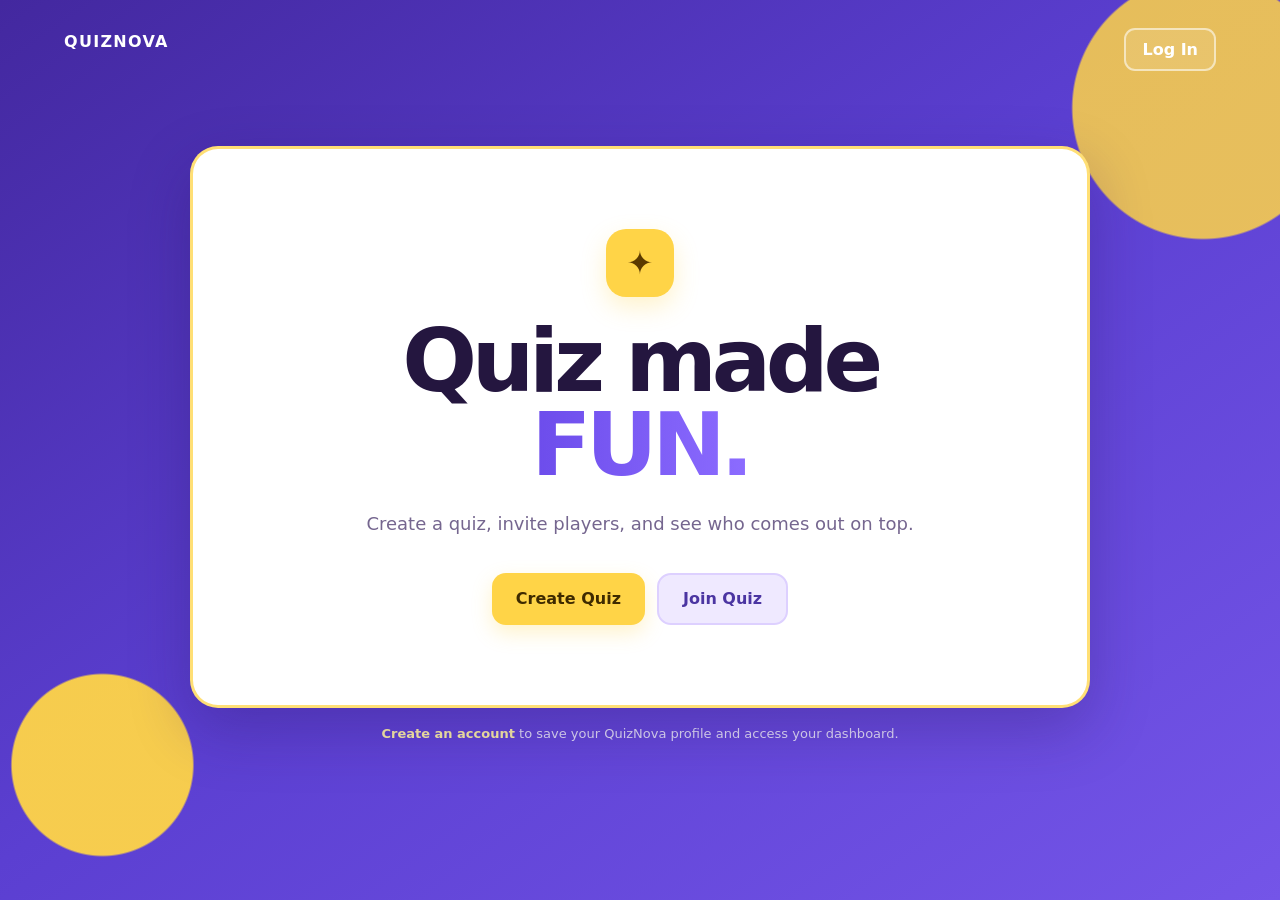
==== index.html @ 3c47654e "Add files via upload" ====
<!DOCTYPE html>
<html lang="en">
<head>
    <meta charset="UTF-8">
    <meta name="viewport" content="width=device-width, initial-scale=1.0">
    <title>QuizNova</title>
    <link rel="stylesheet" href="style.css">
</head>
<body>
    <main class="home">
        <div class="brand">QUIZNOVA</div><a class="home-login" href="login.html">Log In</a>
        <section class="hero-card">
            <div class="hero-icon">✦</div>
            <h1>Quiz made<br><span>FUN.</span></h1>
            <p>Create a quiz, invite players, and see who comes out on top.</p>
            <div class="home-actions">
                <a class="btn primary" href="host.html">Create Quiz</a>
                <a class="btn secondary" href="player.html">Join Quiz</a>
            </div>
        </section>
        <p class="home-note"><a href="signup.html" style="color:#fff2a6;font-weight:800;">Create an account</a> to save your QuizNova profile and access your dashboard.</p>
    </main>
</body>
</html>
---- style.css ----
:root {
    --bg: #5b3fd1;
    --bg-dark: #43289f;
    --surface: #ffffff;
    --surface-soft: #f7f2ff;
    --text: #24163f;
    --muted: #75668f;
    --primary: #6c4ceb;
    --primary-dark: #4e32b8;
    --yellow: #ffd447;
    --yellow-dark: #dca900;
    --yellow-soft: #fff3b8;
    --line: #e8ddff;
    --success: #21a66a;
    --danger: #e45d6b;
    --shadow: 0 22px 60px rgba(38, 18, 91, .28);
}

* { box-sizing: border-box; }

body {
    margin: 0;
    min-height: 100vh;
    font-family: Inter, ui-sans-serif, system-ui, -apple-system, BlinkMacSystemFont, "Segoe UI", sans-serif;
    background:
        radial-gradient(circle at 90% 85%, rgba(255,212,71,.18), transparent 25%),
        linear-gradient(145deg, #4b31ad 0%, #6746d6 60%, #5636bd 100%);
    color: var(--text);
}

a { color: inherit; text-decoration: none; }

button, input { font: inherit; }

button { cursor: pointer; }

.topbar {
    height: 72px;
    display: flex;
    align-items: center;
    justify-content: space-between;
    padding: 0 5vw;
    background: rgba(91,63,209,.96);
    color: white;
    border-bottom: 1px solid var(--line);
    position: sticky;
    top: 0;
    z-index: 10;
    backdrop-filter: blur(12px);
}

.logo, .brand {
    font-weight: 900;
    letter-spacing: .08em;
}

.back-link { color: #fff2a6; font-weight: 800; }

.home {
    min-height: 100vh;
    padding: 34px 20px;
    display: grid;
    place-items: center;
    align-content: center;
    position: relative;
    overflow: hidden;
    background:
        radial-gradient(circle at 8% 85%, rgba(255,212,71,.95) 0 90px, transparent 92px),
        radial-gradient(circle at 94% 12%, rgba(255,212,71,.85) 0 130px, transparent 132px),
        linear-gradient(145deg, #43289f 0%, #5b3fd1 48%, #7455e8 100%);
}

.brand {
    position: absolute;
    top: 32px;
    left: 5vw;
    color: white;
    z-index: 2;
}

.hero-card, .panel {
    width: min(900px, 100%);
    background: var(--surface);
    border: 2px solid rgba(255,212,71,.62);
    border-radius: 28px;
    box-shadow: var(--shadow);
}

.hero-card {
    padding: clamp(32px, 7vw, 80px);
    text-align: center;
    position: relative;
    overflow: hidden;
    border: 3px solid rgba(255,212,71,.75);
}

.hero-icon {
    width: 68px;
    height: 68px;
    display: grid;
    place-items: center;
    margin: 0 auto 22px;
    border-radius: 20px;
    background: var(--yellow);
    color: #5b3a00;
    font-size: 32px;
    box-shadow: 0 10px 25px rgba(255,212,71,.28);
}

.hero-card h1 {
    margin: 0;
    font-size: clamp(48px, 8vw, 88px);
    line-height: .95;
    letter-spacing: -.06em;
}

.hero-card h1 span {
    color: #6c4ceb;
    background: linear-gradient(90deg, #6c4ceb, #8c6cff);
    -webkit-background-clip: text;
    background-clip: text;
    -webkit-text-fill-color: transparent;
}

.hero-card p {
    max-width: 560px;
    margin: 24px auto 34px;
    color: var(--muted);
    font-size: 18px;
    line-height: 1.6;
}

.home-actions {
    display: flex;
    justify-content: center;
    gap: 12px;
    flex-wrap: wrap;
}

.btn {
    min-height: 52px;
    padding: 0 24px;
    border: 0;
    border-radius: 14px;
    display: inline-flex;
    align-items: center;
    justify-content: center;
    font-weight: 800;
    transition: transform .15s, background .15s;
}

.btn:hover { transform: translateY(-2px); }

.btn.primary {
    background: var(--yellow);
    color: #3e2a00;
    box-shadow: 0 8px 20px rgba(255,212,71,.28);
}
.btn.primary:hover {
    background: #ffe071;
}
.btn.secondary {
    background: #efe9ff;
    color: #4b35a2;
    border: 2px solid #ddd0ff;
}
.btn.wide { width: 100%; margin-top: 22px; }

.home-note {
    color: rgba(255,255,255,.82);
    font-size: 13px;
    margin-top: 18px;
}

.host-page, .player-page {
    width: min(1000px, 92%);
    margin: 42px auto 70px;
}

.panel { padding: clamp(24px, 5vw, 48px); }

.panel h1 { margin: 8px 0 10px; font-size: clamp(30px, 5vw, 48px); letter-spacing: -.04em; }
.panel h2 { margin: 0; }

.muted { color: var(--muted); line-height: 1.6; }
.eyebrow, .room-code-label {
    font-size: 12px;
    font-weight: 900;
    letter-spacing: .14em;
    color: var(--primary);
}

label {
    display: block;
    margin: 28px 0 8px;
    font-weight: 800;
}

input {
    width: 100%;
    border: 1px solid var(--line);
    border-radius: 13px;
    padding: 15px 16px;
    outline: none;
    background: #fbfcff;
    color: var(--text);
}

input:focus { border-color: var(--primary); box-shadow: 0 0 0 4px #eeeaff; }

.hidden { display: none !important; }

.quiz-top {
    display: flex;
    justify-content: space-between;
    align-items: center;
    margin-bottom: 28px;
    font-weight: 900;
    color: var(--muted);
}

#hostTimer, #playerTimer {
    min-width: 48px;
    padding: 10px 13px;
    text-align: center;
    border-radius: 12px;
    background: var(--yellow);
    color: #4a3500;
}

.answer-grid {
    display: grid;
    grid-template-columns: 1fr 1fr;
    gap: 14px;
    margin-top: 28px;
}

.answer {
    min-height: 74px;
    border: 2px solid var(--line);
    background: white;
    border-radius: 16px;
    padding: 16px;
    text-align: left;
    font-weight: 800;
    transition: .15s;
}

.answer:hover { border-color: var(--primary); background: #faf9ff; }
.answer.correct { border-color: var(--success); background: #ebfff5; }
.answer.wrong { border-color: var(--danger); background: #fff0f2; }

.leaderboard { margin-top: 25px; display: grid; gap: 10px; }

.rank-row {
    display: grid;
    grid-template-columns: 55px 1fr auto;
    align-items: center;
    gap: 14px;
    padding: 16px 18px;
    background: #f8f9fd;
    border-radius: 15px;
    font-weight: 800;
}

.rank { font-size: 20px; color: var(--primary); }

.message { min-height: 20px; color: var(--muted); font-weight: 700; }

@media (max-width: 620px) {
    .topbar { padding: 0 18px; }
    .hero-card { border-radius: 22px; }
    .answer-grid { grid-template-columns: 1fr; }
    .home-actions .btn { width: 100%; }
}

.home-login {
    position: absolute;
    top: 28px;
    right: 5vw;
    z-index: 2;
    padding: 10px 16px;
    border: 2px solid rgba(255,255,255,.55);
    border-radius: 11px;
    color: white;
    font-weight: 800;
    background: rgba(255,255,255,.1);
}
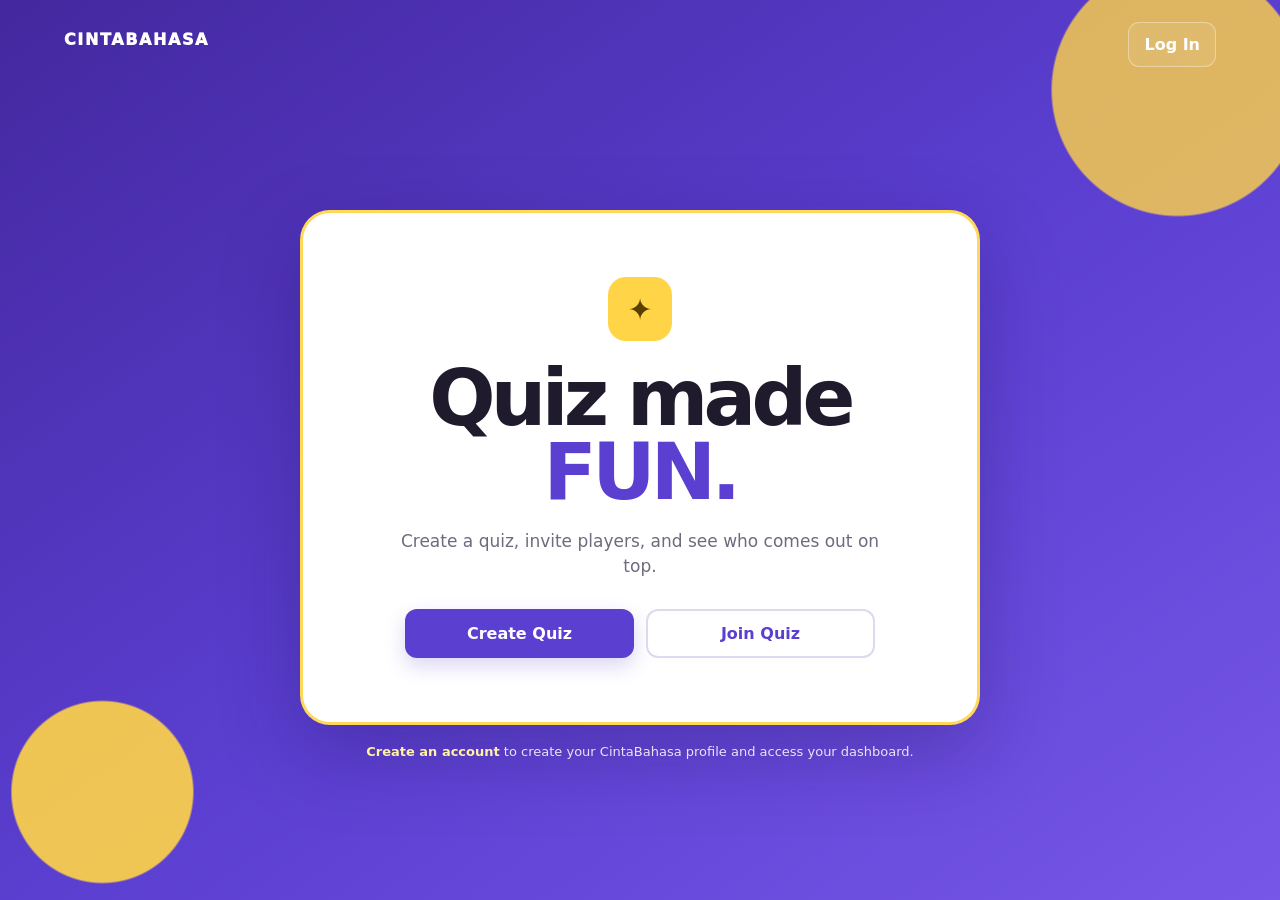
==== commit fe43dd63: "Add files via upload" ====
--- a/index.html
+++ b/index.html
@@ -3,22 +3,22 @@
 <head>
     <meta charset="UTF-8">
     <meta name="viewport" content="width=device-width, initial-scale=1.0">
-    <title>QuizNova</title>
+    <title>CintaBahasa</title>
     <link rel="stylesheet" href="style.css">
 </head>
 <body>
     <main class="home">
-        <div class="brand">QUIZNOVA</div><a class="home-login" href="login.html">Log In</a>
+        <div class="brand">CINTABAHASA</div><a class="home-login" href="login.html">Log In</a>
         <section class="hero-card">
             <div class="hero-icon">✦</div>
             <h1>Quiz made<br><span>FUN.</span></h1>
             <p>Create a quiz, invite players, and see who comes out on top.</p>
             <div class="home-actions">
-                <a class="btn primary" href="host.html">Create Quiz</a>
+                <a class="btn primary" href="host.html" data-auth-required="true">Create Quiz</a>
                 <a class="btn secondary" href="player.html">Join Quiz</a>
             </div>
         </section>
-        <p class="home-note"><a href="signup.html" style="color:#fff2a6;font-weight:800;">Create an account</a> to save your QuizNova profile and access your dashboard.</p>
+        <p class="home-note"><a href="signup.html" style="color:#fff2a6;font-weight:800;">Create an account</a> to create your CintaBahasa profile and access your dashboard.</p>
     </main>
 </body>
 </html>
--- a/style.css
+++ b/style.css
@@ -1,288 +1,257 @@
 :root {
-    --bg: #5b3fd1;
-    --bg-dark: #43289f;
-    --surface: #ffffff;
-    --surface-soft: #f7f2ff;
-    --text: #24163f;
-    --muted: #75668f;
-    --primary: #6c4ceb;
-    --primary-dark: #4e32b8;
-    --yellow: #ffd447;
-    --yellow-dark: #dca900;
-    --yellow-soft: #fff3b8;
-    --line: #e8ddff;
-    --success: #21a66a;
-    --danger: #e45d6b;
-    --shadow: 0 22px 60px rgba(38, 18, 91, .28);
+  --purple: #5b3fd1;
+  --purple-dark: #43289f;
+  --purple-soft: #eee8ff;
+  --yellow: #ffd447;
+  --yellow-soft: #fff4c9;
+  --text: #1f1b2d;
+  --muted: #6f6a7e;
+  --line: #ded9ec;
+  --danger: #d44747;
+  --success: #238b57;
+  --shadow: 0 18px 50px rgba(35, 19, 91, .18);
 }
 
 * { box-sizing: border-box; }
-
+html { min-height: 100%; }
 body {
-    margin: 0;
-    min-height: 100vh;
-    font-family: Inter, ui-sans-serif, system-ui, -apple-system, BlinkMacSystemFont, "Segoe UI", sans-serif;
-    background:
-        radial-gradient(circle at 90% 85%, rgba(255,212,71,.18), transparent 25%),
-        linear-gradient(145deg, #4b31ad 0%, #6746d6 60%, #5636bd 100%);
-    color: var(--text);
-}
-
+  margin: 0;
+  min-height: 100vh;
+  font-family: Inter, ui-sans-serif, system-ui, -apple-system, BlinkMacSystemFont, "Segoe UI", sans-serif;
+  color: var(--text);
+  background: #f5f3fa;
+  line-height: 1.45;
+}
+button, input, select { font: inherit; }
+button, a { -webkit-tap-highlight-color: transparent; }
 a { color: inherit; text-decoration: none; }
-
-button, input { font: inherit; }
-
 button { cursor: pointer; }
 
+.hidden { display: none !important; }
+.muted { color: var(--muted); }
+
+.logo {
+  color: white;
+  font-weight: 950;
+  letter-spacing: .09em;
+  font-size: 18px;
+}
+
+.eyebrow {
+  color: var(--purple);
+  font-size: 12px;
+  font-weight: 950;
+  letter-spacing: .12em;
+}
+
 .topbar {
-    height: 72px;
-    display: flex;
-    align-items: center;
-    justify-content: space-between;
-    padding: 0 5vw;
-    background: rgba(91,63,209,.96);
-    color: white;
-    border-bottom: 1px solid var(--line);
-    position: sticky;
-    top: 0;
-    z-index: 10;
-    backdrop-filter: blur(12px);
-}
-
-.logo, .brand {
-    font-weight: 900;
-    letter-spacing: .08em;
-}
-
-.back-link { color: #fff2a6; font-weight: 800; }
+  min-height: 72px;
+  padding: 0 max(5vw, 20px);
+  display: flex;
+  align-items: center;
+  justify-content: space-between;
+  gap: 18px;
+  background: rgba(68, 43, 161, .98);
+  color: white;
+  border-bottom: 1px solid rgba(255,255,255,.15);
+}
+
+.back-link {
+  color: rgba(255,255,255,.9);
+  font-weight: 750;
+  padding: 8px 10px;
+  border-radius: 9px;
+}
+.back-link:hover { background: rgba(255,255,255,.1); }
 
 .home {
-    min-height: 100vh;
-    padding: 34px 20px;
-    display: grid;
-    place-items: center;
-    align-content: center;
-    position: relative;
-    overflow: hidden;
-    background:
-        radial-gradient(circle at 8% 85%, rgba(255,212,71,.95) 0 90px, transparent 92px),
-        radial-gradient(circle at 94% 12%, rgba(255,212,71,.85) 0 130px, transparent 132px),
-        linear-gradient(145deg, #43289f 0%, #5b3fd1 48%, #7455e8 100%);
+  min-height: 100vh;
+  padding: 28px 18px 36px;
+  display: grid;
+  grid-template-columns: minmax(0, 760px);
+  justify-content: center;
+  align-content: center;
+  position: relative;
+  overflow: hidden;
+  background:
+    radial-gradient(circle at 8% 88%, rgba(255,212,71,.9) 0 90px, transparent 92px),
+    radial-gradient(circle at 92% 10%, rgba(255,212,71,.8) 0 125px, transparent 127px),
+    linear-gradient(145deg, #43289f 0%, #5b3fd1 52%, #7657e8 100%);
 }
 
 .brand {
-    position: absolute;
-    top: 32px;
-    left: 5vw;
-    color: white;
-    z-index: 2;
-}
-
-.hero-card, .panel {
-    width: min(900px, 100%);
-    background: var(--surface);
-    border: 2px solid rgba(255,212,71,.62);
-    border-radius: 28px;
-    box-shadow: var(--shadow);
-}
+  position: absolute;
+  top: 28px;
+  left: max(5vw, 20px);
+  color: white;
+  font-weight: 950;
+  letter-spacing: .1em;
+}
+
+.home-login {
+  position: absolute;
+  top: 22px;
+  right: max(5vw, 20px);
+  padding: 10px 15px;
+  border: 1px solid rgba(255,255,255,.35);
+  border-radius: 11px;
+  color: white;
+  font-weight: 800;
+  background: rgba(255,255,255,.08);
+}
+.home-login:hover { background: rgba(255,255,255,.16); }
 
 .hero-card {
-    padding: clamp(32px, 7vw, 80px);
-    text-align: center;
-    position: relative;
-    overflow: hidden;
-    border: 3px solid rgba(255,212,71,.75);
-}
-
+  width: min(680px, 100%);
+  margin: 80px auto 0;
+  padding: clamp(32px, 7vw, 64px);
+  background: white;
+  border: 3px solid rgba(255,212,71,.9);
+  border-radius: 30px;
+  box-shadow: 0 28px 80px rgba(34, 16, 89, .3);
+  text-align: center;
+}
+
+.hero-icon, .auth-mark {
+  display: grid;
+  place-items: center;
+  background: var(--yellow);
+  color: #583f00;
+}
 .hero-icon {
-    width: 68px;
-    height: 68px;
-    display: grid;
-    place-items: center;
-    margin: 0 auto 22px;
-    border-radius: 20px;
-    background: var(--yellow);
-    color: #5b3a00;
-    font-size: 32px;
-    box-shadow: 0 10px 25px rgba(255,212,71,.28);
-}
-
+  width: 64px;
+  height: 64px;
+  margin: 0 auto 20px;
+  border-radius: 18px;
+  font-size: 30px;
+}
 .hero-card h1 {
-    margin: 0;
-    font-size: clamp(48px, 8vw, 88px);
-    line-height: .95;
-    letter-spacing: -.06em;
-}
-
-.hero-card h1 span {
-    color: #6c4ceb;
-    background: linear-gradient(90deg, #6c4ceb, #8c6cff);
-    -webkit-background-clip: text;
-    background-clip: text;
-    -webkit-text-fill-color: transparent;
-}
-
-.hero-card p {
-    max-width: 560px;
-    margin: 24px auto 34px;
-    color: var(--muted);
-    font-size: 18px;
-    line-height: 1.6;
-}
+  margin: 0;
+  font-size: clamp(48px, 9vw, 78px);
+  line-height: .95;
+  letter-spacing: -.06em;
+}
+.hero-card h1 span { color: var(--purple); }
+.hero-card p { color: var(--muted); margin: 20px auto 0; max-width: 500px; font-size: 17px; }
 
 .home-actions {
-    display: flex;
-    justify-content: center;
-    gap: 12px;
-    flex-wrap: wrap;
+  display: grid;
+  grid-template-columns: 1fr 1fr;
+  gap: 12px;
+  max-width: 470px;
+  margin: 30px auto 0;
+}
+.home-note {
+  color: rgba(255,255,255,.86);
+  text-align: center;
+  margin: 18px auto 0;
+  font-size: 13px;
 }
 
 .btn {
-    min-height: 52px;
-    padding: 0 24px;
-    border: 0;
-    border-radius: 14px;
-    display: inline-flex;
-    align-items: center;
-    justify-content: center;
-    font-weight: 800;
-    transition: transform .15s, background .15s;
-}
-
-.btn:hover { transform: translateY(-2px); }
-
-.btn.primary {
-    background: var(--yellow);
-    color: #3e2a00;
-    box-shadow: 0 8px 20px rgba(255,212,71,.28);
-}
-.btn.primary:hover {
-    background: #ffe071;
-}
-.btn.secondary {
-    background: #efe9ff;
-    color: #4b35a2;
-    border: 2px solid #ddd0ff;
-}
-.btn.wide { width: 100%; margin-top: 22px; }
-
-.home-note {
-    color: rgba(255,255,255,.82);
-    font-size: 13px;
-    margin-top: 18px;
-}
+  min-height: 48px;
+  display: inline-flex;
+  align-items: center;
+  justify-content: center;
+  gap: 8px;
+  padding: 11px 18px;
+  border: 2px solid transparent;
+  border-radius: 12px;
+  font-weight: 850;
+  transition: transform .15s, box-shadow .15s, background .15s;
+}
+.btn:hover { transform: translateY(-1px); }
+.btn.primary { background: var(--purple); color: white; box-shadow: 0 8px 20px rgba(91,63,209,.22); }
+.btn.primary:hover { background: #4d32bd; }
+.btn.secondary { background: white; color: var(--purple); border-color: var(--line); }
+.btn.secondary:hover { border-color: #bcaef0; background: #fbfaff; }
+.btn.wide { width: 100%; }
+
+input, select {
+  width: 100%;
+  min-height: 46px;
+  padding: 10px 13px;
+  border: 1.5px solid var(--line);
+  border-radius: 11px;
+  outline: none;
+  color: var(--text);
+  background: white;
+  transition: border-color .15s, box-shadow .15s;
+}
+input:focus, select:focus {
+  border-color: #8b73e5;
+  box-shadow: 0 0 0 3px rgba(91,63,209,.1);
+}
+input::placeholder { color: #aaa5b5; }
+
+.panel {
+  width: min(100%, 980px);
+  margin: 34px auto 60px;
+  padding: clamp(24px, 5vw, 38px);
+  background: white;
+  border: 2px solid rgba(255,212,71,.6);
+  border-radius: 24px;
+  box-shadow: var(--shadow);
+}
+.panel h1 { margin: 7px 0 10px; font-size: clamp(30px, 5vw, 44px); letter-spacing: -.045em; }
+.panel h2 { letter-spacing: -.025em; }
 
 .host-page, .player-page {
-    width: min(1000px, 92%);
-    margin: 42px auto 70px;
-}
-
-.panel { padding: clamp(24px, 5vw, 48px); }
-
-.panel h1 { margin: 8px 0 10px; font-size: clamp(30px, 5vw, 48px); letter-spacing: -.04em; }
-.panel h2 { margin: 0; }
-
-.muted { color: var(--muted); line-height: 1.6; }
-.eyebrow, .room-code-label {
-    font-size: 12px;
-    font-weight: 900;
-    letter-spacing: .14em;
-    color: var(--primary);
-}
-
-label {
-    display: block;
-    margin: 28px 0 8px;
-    font-weight: 800;
-}
-
-input {
-    width: 100%;
-    border: 1px solid var(--line);
-    border-radius: 13px;
-    padding: 15px 16px;
-    outline: none;
-    background: #fbfcff;
-    color: var(--text);
-}
-
-input:focus { border-color: var(--primary); box-shadow: 0 0 0 4px #eeeaff; }
-
-.hidden { display: none !important; }
+  width: min(1100px, 92%);
+  margin: 0 auto;
+}
+.player-page { max-width: 760px; }
 
 .quiz-top {
-    display: flex;
-    justify-content: space-between;
-    align-items: center;
-    margin-bottom: 28px;
-    font-weight: 900;
-    color: var(--muted);
-}
-
-#hostTimer, #playerTimer {
-    min-width: 48px;
-    padding: 10px 13px;
-    text-align: center;
-    border-radius: 12px;
-    background: var(--yellow);
-    color: #4a3500;
+  display: flex;
+  justify-content: space-between;
+  align-items: center;
+  gap: 15px;
+  margin-bottom: 25px;
+  color: var(--muted);
+  font-weight: 850;
+}
+.quiz-top span:last-child {
+  min-width: 48px;
+  padding: 7px 10px;
+  border-radius: 10px;
+  text-align: center;
+  color: #5b4100;
+  background: var(--yellow-soft);
+  font-size: 18px;
 }
 
 .answer-grid {
-    display: grid;
-    grid-template-columns: 1fr 1fr;
-    gap: 14px;
-    margin-top: 28px;
-}
-
+  display: grid;
+  grid-template-columns: 1fr 1fr;
+  gap: 12px;
+  margin: 18px 0;
+}
 .answer {
-    min-height: 74px;
-    border: 2px solid var(--line);
-    background: white;
-    border-radius: 16px;
-    padding: 16px;
-    text-align: left;
-    font-weight: 800;
-    transition: .15s;
-}
-
-.answer:hover { border-color: var(--primary); background: #faf9ff; }
-.answer.correct { border-color: var(--success); background: #ebfff5; }
-.answer.wrong { border-color: var(--danger); background: #fff0f2; }
-
-.leaderboard { margin-top: 25px; display: grid; gap: 10px; }
-
-.rank-row {
-    display: grid;
-    grid-template-columns: 55px 1fr auto;
-    align-items: center;
-    gap: 14px;
-    padding: 16px 18px;
-    background: #f8f9fd;
-    border-radius: 15px;
-    font-weight: 800;
-}
-
-.rank { font-size: 20px; color: var(--primary); }
-
-.message { min-height: 20px; color: var(--muted); font-weight: 700; }
-
-@media (max-width: 620px) {
-    .topbar { padding: 0 18px; }
-    .hero-card { border-radius: 22px; }
-    .answer-grid { grid-template-columns: 1fr; }
-    .home-actions .btn { width: 100%; }
-}
-
-.home-login {
-    position: absolute;
-    top: 28px;
-    right: 5vw;
-    z-index: 2;
-    padding: 10px 16px;
-    border: 2px solid rgba(255,255,255,.55);
-    border-radius: 11px;
-    color: white;
-    font-weight: 800;
-    background: rgba(255,255,255,.1);
-}
+  min-height: 62px;
+  padding: 13px 16px;
+  text-align: left;
+  border: 2px solid var(--line);
+  border-radius: 14px;
+  background: white;
+  color: var(--text);
+  font-weight: 750;
+  transition: .15s;
+}
+.answer:hover:not(:disabled) { border-color: #a995ef; background: #faf9ff; transform: translateY(-1px); }
+.answer:disabled { cursor: default; opacity: .92; }
+.answer.correct { border-color: #59b985; background: #ecfbf2; }
+.answer.wrong { border-color: #e37b7b; background: #fff0f0; }
+
+.message { min-height: 20px; margin: 12px 0 0; font-size: 14px; color: var(--danger); }
+.message.success { color: var(--success); }
+
+@media (max-width: 700px) {
+  .home { padding-left: 14px; padding-right: 14px; }
+  .brand, .home-login { top: 18px; }
+  .hero-card { margin-top: 66px; padding: 30px 20px; border-radius: 24px; }
+  .hero-card h1 { font-size: clamp(44px, 14vw, 65px); }
+  .home-actions, .answer-grid { grid-template-columns: 1fr; }
+  .topbar { min-height: 64px; }
+  .panel { margin-top: 20px; padding: 22px 17px; border-radius: 20px; }
+}
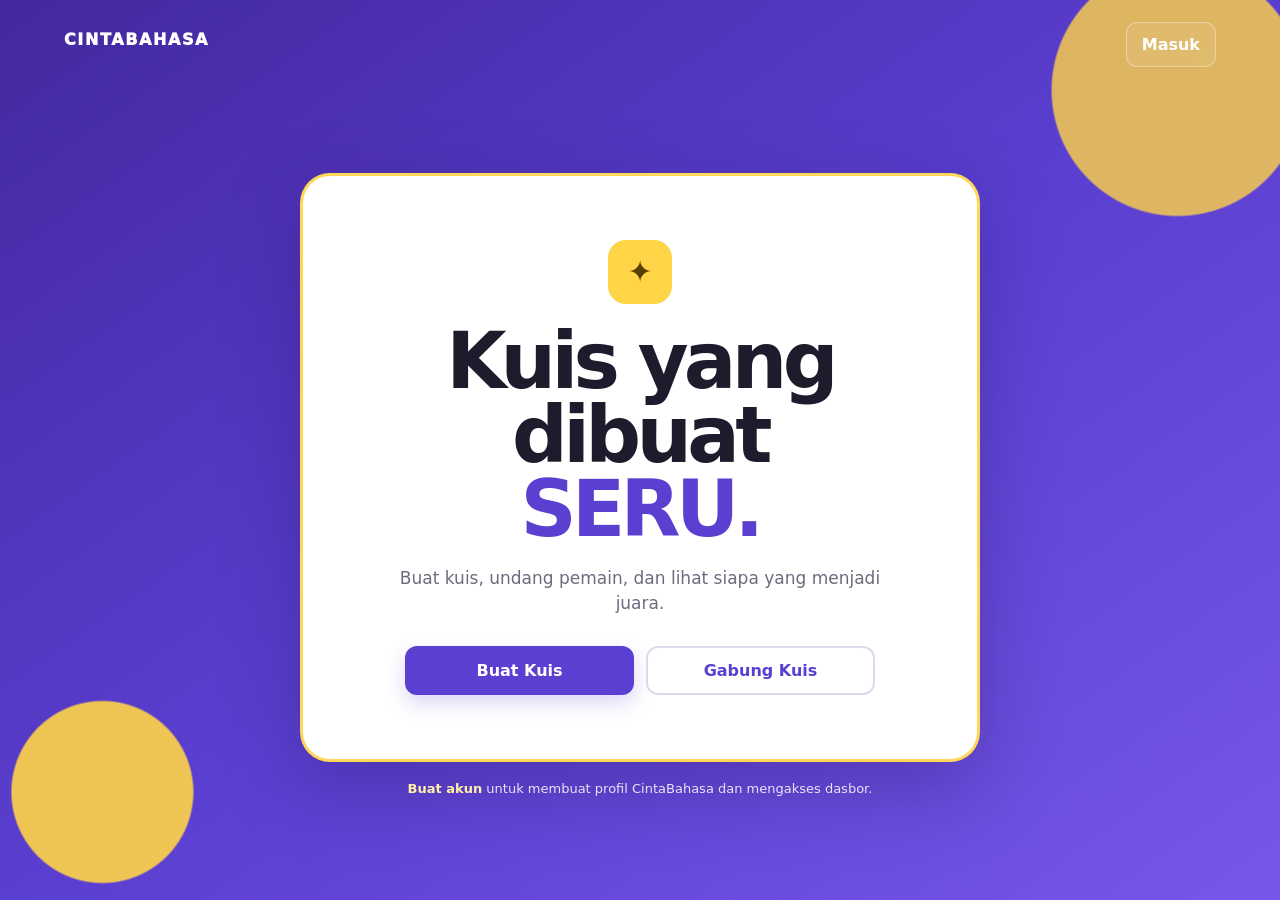
==== commit df3b78ab: "Add files via upload" ====
--- a/index.html
+++ b/index.html
@@ -1,5 +1,5 @@
 <!DOCTYPE html>
-<html lang="en">
+<html lang="id">
 <head>
     <meta charset="UTF-8">
     <meta name="viewport" content="width=device-width, initial-scale=1.0">
@@ -8,17 +8,17 @@
 </head>
 <body>
     <main class="home">
-        <div class="brand">CINTABAHASA</div><a class="home-login" href="login.html">Log In</a>
+        <div class="brand">CINTABAHASA</div><a class="home-login" href="login.html">Masuk</a>
         <section class="hero-card">
             <div class="hero-icon">✦</div>
-            <h1>Quiz made<br><span>FUN.</span></h1>
-            <p>Create a quiz, invite players, and see who comes out on top.</p>
+            <h1>Kuis yang dibuat<br><span>SERU.</span></h1>
+            <p>Buat kuis, undang pemain, dan lihat siapa yang menjadi juara.</p>
             <div class="home-actions">
-                <a class="btn primary" href="host.html" data-auth-required="true">Create Quiz</a>
-                <a class="btn secondary" href="player.html">Join Quiz</a>
+                <a class="btn primary" href="host.html" data-auth-required="true">Buat Kuis</a>
+                <a class="btn secondary" href="player.html">Gabung Kuis</a>
             </div>
         </section>
-        <p class="home-note"><a href="signup.html" style="color:#fff2a6;font-weight:800;">Create an account</a> to create your CintaBahasa profile and access your dashboard.</p>
+        <p class="home-note"><a href="signup.html" style="color:#fff2a6;font-weight:800;">Buat akun</a> untuk membuat profil CintaBahasa dan mengakses dasbor.</p>
     </main>
 </body>
 </html>
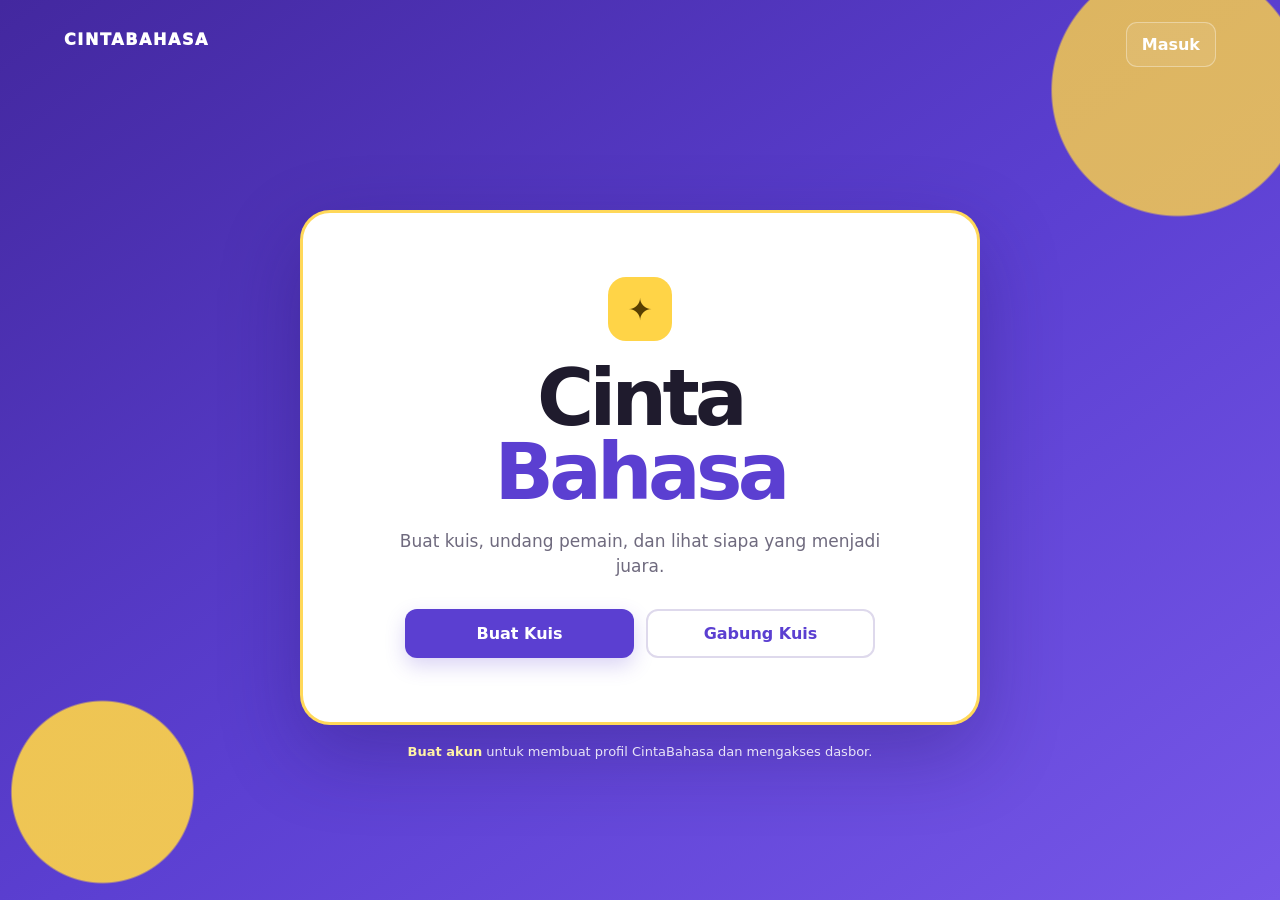
==== commit bfbf00c7: "Update index.html" ====
--- a/index.html
+++ b/index.html
@@ -11,7 +11,7 @@
         <div class="brand">CINTABAHASA</div><a class="home-login" href="login.html">Masuk</a>
         <section class="hero-card">
             <div class="hero-icon">✦</div>
-            <h1>Kuis yang dibuat<br><span>SERU.</span></h1>
+            <h1>Cinta<br><span>Bahasa</span></h1>
             <p>Buat kuis, undang pemain, dan lihat siapa yang menjadi juara.</p>
             <div class="home-actions">
                 <a class="btn primary" href="host.html" data-auth-required="true">Buat Kuis</a>
